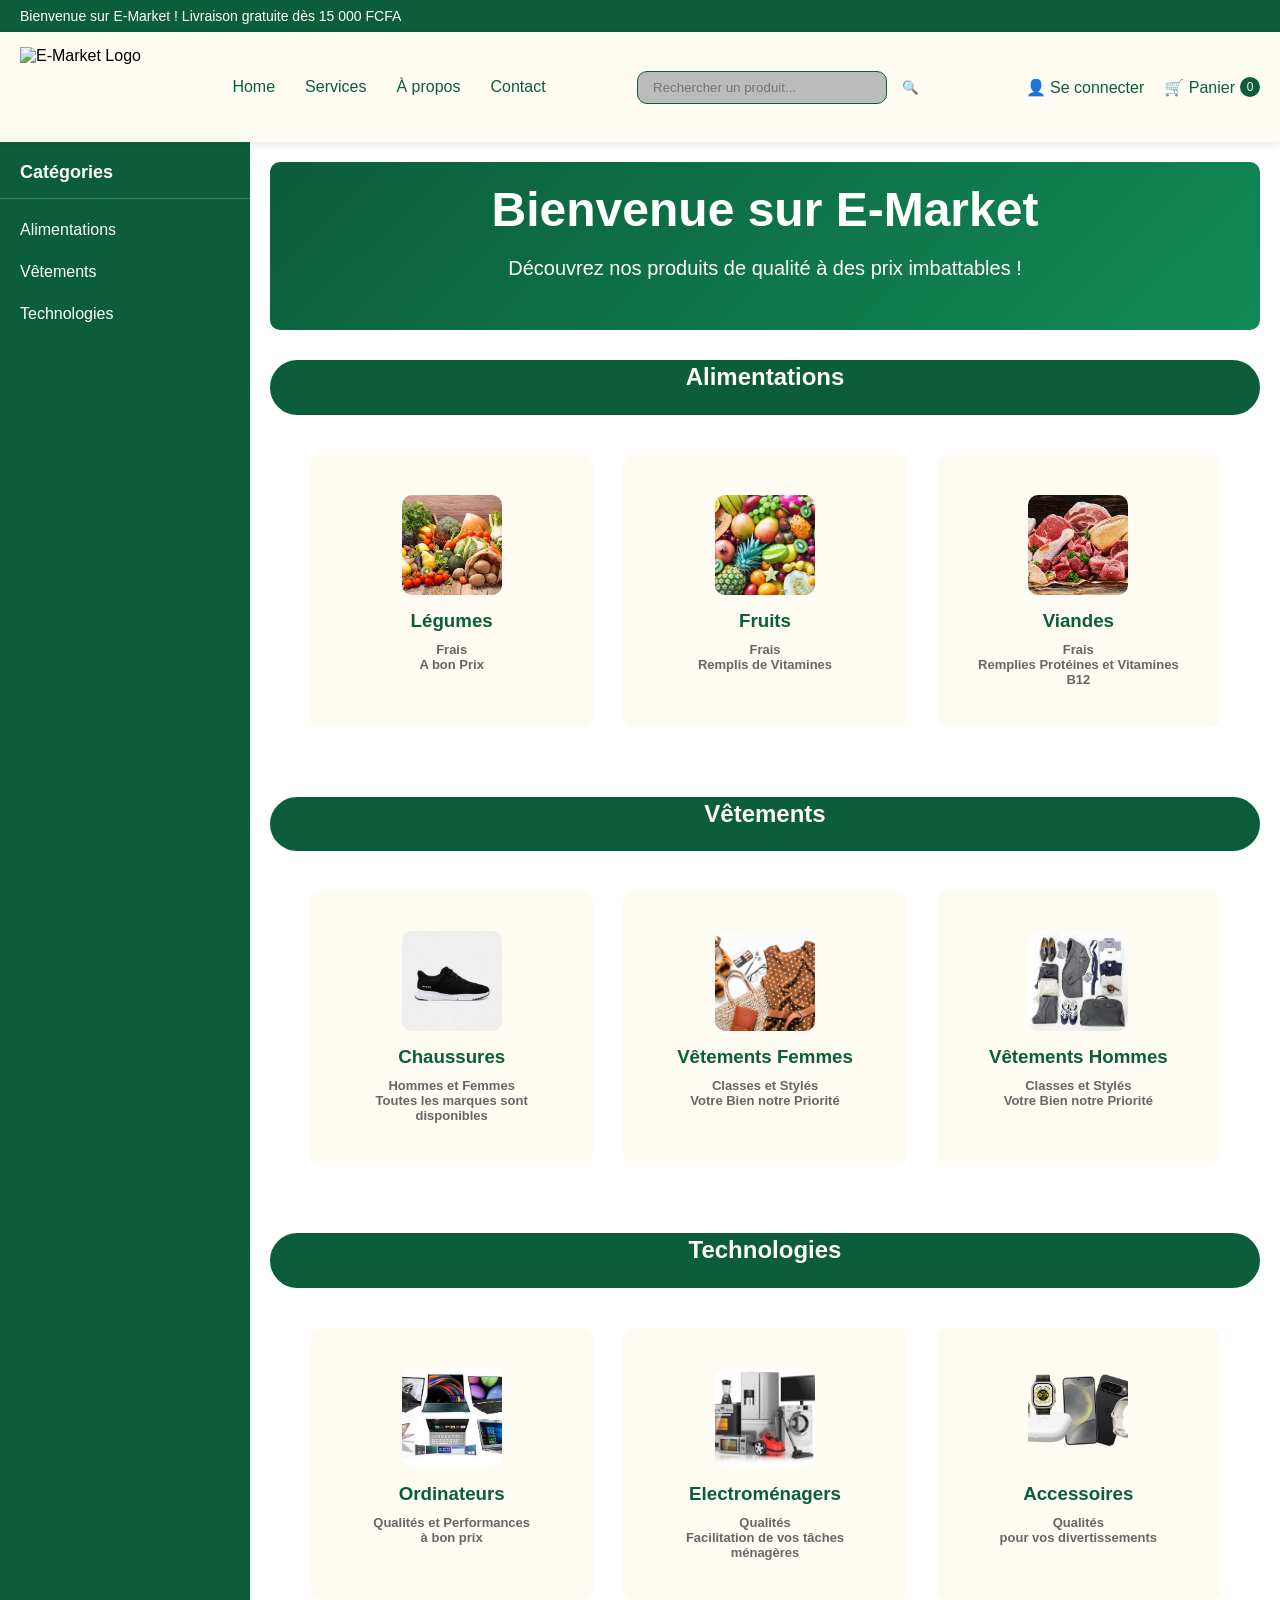
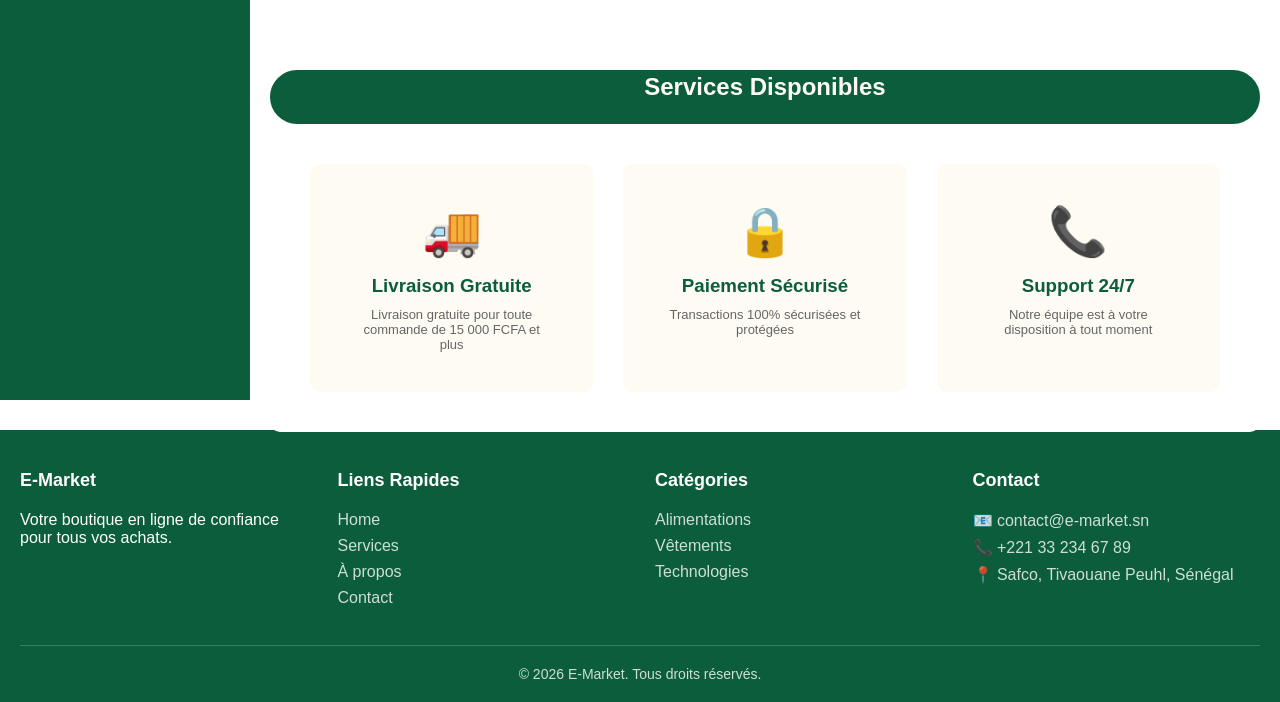
==== e-market_homepage.html @ 10512783 "Page home de e-market" ====
<!DOCTYPE html>
<html lang="fr">
<head>
    <meta charset="UTF-8">
    <meta name="viewport" content="width=device-width, initial-scale=1.0">
    <title>E-Market - Page d'accueil</title>
    <style>
        * {
            margin: 0;
            padding: 0;
            box-sizing: border-box;
            font-family: 'Segoe UI', Tahoma, Geneva, Verdana, sans-serif;
        }

        :root {
            --primary-color: #0B5D3B;
            --secondary-color: #FDFBF2;
        }

        body {
            background-color: #FFFFFF;
        }

        /* Header */
        header {
            background-color: var(--secondary-color);
            box-shadow: 0 2px 10px rgba(0,0,0,0.1);
            position: sticky;
            top: 0;
            z-index: 1000;
        }

        .top-bar {
            background-color: var(--primary-color);
            color: white;
            padding: 8px 0;
            font-size: 14px;
        }

        .container {
            max-width: 1400px;
            margin: 0 auto;
            padding: 0 20px;
        }

        /* Main Nav */
        .main-nav {
            display: flex;
            align-items: center;
            justify-content: space-between;
            padding: 15px 0;
        }

        .logo {
            display: flex;
            align-items: center;
        }

        .logo img {
            height: 80px;
        }

        .nav-links {
            display: flex;
            list-style: none;
            gap: 30px;
        }

        .nav-links a {
            text-decoration: none;
            color: var(--primary-color);
            font-weight: 500;
            transition: color 0.3s;
        }

        .nav-links a:hover {
            color: #0a4a2f;
        }

        .search-container {
            display: flex;
            align-items: center;
        }

        .search-container input {
            padding: 8px 15px;
            border: 1px solid var(--primary-color);
            outline: none;
            width: 250px;
            background-color: #BBBBBB;
            border-radius: 10px;

        }

        .search-container button {
            padding: 8px 15px;
            background-color: #FDFBF2;
            color: #999999;
            border: none;
            border-radius: 0 20px 20px 0;
            cursor: pointer;
            transition: background-color 0.3s;
        }

        .search-container button:hover {
            background-color: #FDFBF2;
        }

        .nav-actions {
            display: flex;
            gap: 20px;
            align-items: center;
        }

        .nav-actions a {
            text-decoration: none;
            color: var(--primary-color);
            font-weight: 500;
            display: flex;
            align-items: center;
            gap: 5px;
        }

        .cart-count {
            background-color: var(--primary-color);
            color: white;
            border-radius: 50%;
            width: 20px;
            height: 20px;
            display: flex;
            align-items: center;
            justify-content: center;
            font-size: 12px;
        }

        /* Main Content Layout */
        .main-content-wrapper {
            display: flex;
            max-width: 1400px;
            margin: 0 auto;
            padding: 0;
        }

        /* Sidebar Menu */
        .sidebar {
            width: 250px;
            min-width: 250px;
            background-color: var(--primary-color);
            min-height: calc(100vh - 160px);
            padding: 20px 0;
        }

        .sidebar h3 {
            color: white;
            padding: 0 20px 15px;
            font-size: 18px;
            border-bottom: 1px solid rgba(255,255,255,0.2);
            margin-bottom: 10px;
        }

        .sidebar ul {
            list-style: none;
        }

        .sidebar a {
            display: block;
            padding: 12px 20px;
            color: white;
            text-decoration: none;
            transition: background-color 0.3s;
        }

        .sidebar a:hover {
            background-color: rgba(255,255,255,0.15);
        }

        /* Main Content Area */
        .main-content {
            flex: 1;
            padding: 20px;
            background-color: #FFFFFF;
        }

        /* Hero Section */
        .hero {
            background: linear-gradient(135deg, var(--primary-color) 0%, #128a57 100%);
            color: white;
            padding: 20px 10px;
            text-align: center;
            border-radius: 10px;
            margin-bottom: 30px;
        }

        .hero h1 {
            font-size: 48px;
            margin-bottom: 20px;
        }

        .hero p {
            font-size: 20px;
            margin-bottom: 30px;
        }

        .hero .btn {
            display: inline-block;
            padding: 12px 30px;
            background-color: var(--secondary-color);
            color: var(--primary-color);
            text-decoration: none;
            border-radius: 30px;
            font-weight: 600;
            transition: transform 0.3s, background-color 0.3s;
        }

        .hero .btn:hover {
            background-color: #f0ebe0;
            transform: scale(1.05);
        }

        /* Features */
        .features {
            padding: 40px;
            background-color: white;
            border-radius: 10px;
            margin-bottom: 30px;
        }

        .features-grid {
            display: grid;
            grid-template-columns: repeat(auto-fit, minmax(200px, 1fr));
            gap: 30px;
            text-align: center;
        }

        .feature-item {
            padding: 40px;
            border-radius: 10px;
            transition: transform 0.3s;
            background-color: #FDFBF2;
        }

        .feature-item:hover {
            transform: translateY(-5px);
            box-shadow: 0 10px 20px rgba(0,0,0,0.1);
        }

        .feature-item h3 {
            margin: 15px 0 10px;
            color: var(--primary-color);
        }

        .feature-item p {
            color: #666;
            font-size:small;
        }

        .div1 {
            background-color: #0B5D3B;
            border: solid;
            border-color: #0B5D3B;
            border-radius: 30px;
            color: #FDFBF2;
            font-family:'Times New Roman', Times, serif;
            width: 100%;
            height: 3%;
            text-align: center;
        }

        /* Products Section */
        .products {
            padding: 40px;
            background-color: white;
            border-radius: 10px;
        }

        .section-title {
            text-align: center;
            margin-bottom: 40px;
            color: var(--primary-color);
            font-size: 32px;
        }

        .products-grid {
            display: grid;
            grid-template-columns: repeat(auto-fit, minmax(220px, 1fr));
            gap: 30px;
        }

        .product-card {
            background-color: white;
            border: 1px solid rgba(11, 93, 59, 0.1);
            border-radius: 10px;
            overflow: hidden;
            box-shadow: 0 5px 15px rgba(0,0,0,0.05);
            transition: transform 0.3s;
        }

        .product-card:hover {
            transform: translateY(-5px);
        }

        .product-image {
            height: 200px;
            background-color: var(--secondary-color);
            display: flex;
            align-items: center;
            justify-content: center;
            font-size: 48px;
        }

        .product-info {
            padding: 20px;
        }

        .product-info h3 {
            margin-bottom: 10px;
            color: var(--primary-color);
        }

        .product-info .price {
            color: var(--primary-color);
            font-size: 24px;
            font-weight: bold;
            margin-bottom: 15px;
        }

        .product-info .btn {
            display: block;
            width: 100%;
            padding: 10px;
            background-color: var(--primary-color);
            color: white;
            text-align: center;
            text-decoration: none;
            border-radius: 5px;
            transition: background-color 0.3s;
        }

        .product-info .btn:hover {
            background-color: #0a4a2f;
        }

        .image-container {
    width: 100px;
    height: 100px;
    margin: auto;
    overflow: hidden; /* Empêche le débordement */
    border-radius: 10px; /* Facultatif */
}

.image-container img {
    width: 100%;
    height: 100%;
    object-fit: cover; /* Remplit le cadre sans déformer */
}

        /* Footer */
        footer {
            background-color: var(--primary-color);
            color: white;
            padding: 40px 0 20px;
            margin-top: 30px;
        }

        .footer-grid {
            display: grid;
            grid-template-columns: repeat(auto-fit, minmax(200px, 1fr));
            gap: 30px;
            margin-bottom: 30px;
        }

        .footer-section h4 {
            margin-bottom: 20px;
            font-size: 18px;
        }

        .footer-section ul {
            list-style: none;
        }

        .footer-section a {
            color: rgba(255,255,255,0.8);
            text-decoration: none;
            display: block;
            margin-bottom: 8px;
            transition: color 0.3s;
        }

        .footer-section a:hover {
            color: white;
        }

        .copyright {
            text-align: center;
            padding-top: 20px;
            border-top: 1px solid rgba(255,255,255,0.2);
            color: rgba(255,255,255,0.8);
            font-size: 14px;
        }
    </style>
</head>
<body>
    <!-- Top Bar -->
    <div class="top-bar">
        <div class="container">
            Bienvenue sur E-Market ! Livraison gratuite dès 15 000 FCFA
        </div>
    </div>

    <!-- Header -->
    <header>
        <div class="container">
            <div class="main-nav">
                <!-- Logo -->
                <div class="logo">
                    <img src="C:\Users\HP 1030 G3\Downloads\E-Market(1).png" alt="E-Market Logo">
                </div>

                <!-- Navigation Links -->
                <ul class="nav-links">
                    <li><a href="#">Home</a></li>
                    <li><a href="#">Services</a></li>
                    <li><a href="#">À propos</a></li>
                    <li><a href="#">Contact</a></li>
                </ul>

                <!-- Search Bar -->
                <div class="search-container">
                    <input type="text" placeholder="Rechercher un produit..." class="inputSearch">
                    <button type="button">🔍</button>
                </div>

                <!-- Nav Actions -->
                <div class="nav-actions">
                    <a href="#">👤 Se connecter</a>
                    <a href="#">
                        🛒 Panier
                        <span class="cart-count">0</span>
                    </a>
                </div>
            </div>
        </div>
    </header>

    <!-- Main Content with Sidebar -->
    <div class="main-content-wrapper">
        <!-- Sidebar Category Menu -->
        <aside class="sidebar">
            <h3>Catégories</h3>
            <ul>
                <li><a href="#">Alimentations</a></li>
                <li><a href="#">Vêtements</a></li>
                <li><a href="#">Technologies</a></li>
            </ul>
        </aside>

        <!-- Main Content Area -->
        <main class="main-content">
            <!-- Hero Section -->
            <section class="hero">
                <h1>Bienvenue sur E-Market</h1>
                <p>Découvrez nos produits de qualité à des prix imbattables !</p>
            </section>
                <div class="div1">
                    <h2>Alimentations</h2>
                </div>
            <!-- Features Section -->
            <section class="features">
                <div class="features-grid">
                    <div class="feature-item">
                        <div class="image-container">
                             <img src="./images/legumes.jpg" alt="Légumes">
                        </div>
                        <h3>Légumes</h3>
                        <p><b>Frais<br>A bon Prix</b></p>
                    </div>
                    <div class="feature-item">
                        <div class="image-container">
                             <img src="./images/fruits.webp" alt="fruits">
                        </div>
                        <h3>Fruits</h3>
                        <p><b>Frais<br>Remplis de Vitamines</b></p>
                    </div>
                    <div class="feature-item">
                        <div class="image-container">
                             <img src="./images/viande.jpg" alt="Viandes">
                        </div>
                        <h3>Viandes</h3>
                        <p><b>Frais<br>Remplies Protéines et Vitamines B12</b></p>
                    </div>
                </div>
            </section>
                <div class="div1">
                    <h2>Vêtements</h2>
                </div>
            <!-- Features Section -->
            <section class="features">
                <div class="features-grid">
                    <div class="feature-item">
                        <div class="image-container">
                             <img src="./images/chaussure.jpg" alt="Chaussures">
                        </div>
                        <h3>Chaussures</h3>
                        <p><b>Hommes et Femmes<br>Toutes les marques sont disponibles</b></p>
                    </div>
                    <div class="feature-item">
                        <div class="image-container">
                             <img src="./images/femme.jpg" alt="Vêtements Femmes">
                        </div>
                        
                        <h3>Vêtements Femmes</h3>
                        <p><b>Classes et Stylés<br>Votre Bien notre Priorité</b></p>
                    </div>
                    <div class="feature-item">
                        <div class="image-container">
                             <img src="./images/homme.jpg" alt="Vêtements Hommes">
                        </div>
                        
                        <h3>Vêtements Hommes</h3>
                        <p><b>Classes et Stylés<br>Votre Bien notre Priorité</b></p>
                    </div>
                </div>
            </section>
                <div class="div1">
                    <h2>Technologies</h2>
                </div>
            <!-- Features Section -->
            <section class="features">
                <div class="features-grid">
                    <div class="feature-item">
                        <div class="image-container">
                             <img src="./images/ordinateurs.jpg" alt="Ordinateurs">
                        </div>
                        
                        <h3>Ordinateurs</h3>
                        <p><b>Qualités et Performances<br>à bon prix</b></p>
                    </div>
                    <div class="feature-item">
                        <div class="image-container">
                             <img src="./images/Electro.webp" alt="Electroménagers">
                        </div>
                        
                        <h3>Electroménagers</h3>
                        <p><b>Qualités<br>Facilitation de vos tâches ménagères</b></p>
                    </div>
                    <div class="feature-item">
                        <div class="image-container">
                             <img src="./images/access.png" alt="Accessoires">
                        </div>
                        
                        <h3>Accessoires</h3>
                        <p><b>Qualités<br>pour vos divertissements</b></p>
                    </div>
                </div>
            </section>
                <div class="div1">
                    <h2>Services Disponibles</h2>
                </div>
            <!-- Features Section -->
            <section class="features">
                <div class="features-grid">
                    <div class="feature-item">
                        <div style="font-size: 48px;">🚚</div>
                        <h3>Livraison Gratuite</h3>
                        <p>Livraison gratuite pour toute commande de 15 000 FCFA et plus</p>
                    </div>
                    <div class="feature-item">
                        <div style="font-size: 48px;">🔒</div>
                        <h3>Paiement Sécurisé</h3>
                        <p>Transactions 100% sécurisées et protégées</p>
                    </div>
                    <div class="feature-item">
                        <div style="font-size: 48px;">📞</div>
                        <h3>Support 24/7</h3>
                        <p>Notre équipe est à votre disposition à tout moment</p>
                    </div>
                </div>
            </section>

        </main>
    </div>

    <!-- Footer -->
    <footer>
        <div class="container">
            <div class="footer-grid">
                <div class="footer-section">
                    <h4>E-Market</h4>
                    <p>Votre boutique en ligne de confiance pour tous vos achats.</p>
                </div>
                <div class="footer-section">
                    <h4>Liens Rapides</h4>
                    <ul>
                        <li><a href="#">Home</a></li>
                        <li><a href="#">Services</a></li>
                        <li><a href="#">À propos</a></li>
                        <li><a href="#">Contact</a></li>
                    </ul>
                </div>
                <div class="footer-section">
                    <h4>Catégories</h4>
                    <ul>
                        <li><a href="#">Alimentations</a></li>
                        <li><a href="#">Vêtements</a></li>
                        <li><a href="#">Technologies</a></li>
                    </ul>
                </div>
                <div class="footer-section">
                    <h4>Contact</h4>
                    <ul>
                        <li><a href="#">📧 contact@e-market.sn</a></li>
                        <li><a href="#">📞 +221 33 234 67 89</a></li>
                        <li><a href="#">📍 Safco, Tivaouane Peuhl, Sénégal</a></li>
                    </ul>
                </div>
            </div>
            <div class="copyright">
                &copy; 2026 E-Market. Tous droits réservés.
            </div>
        </div>
    </footer>
</body>
</html>
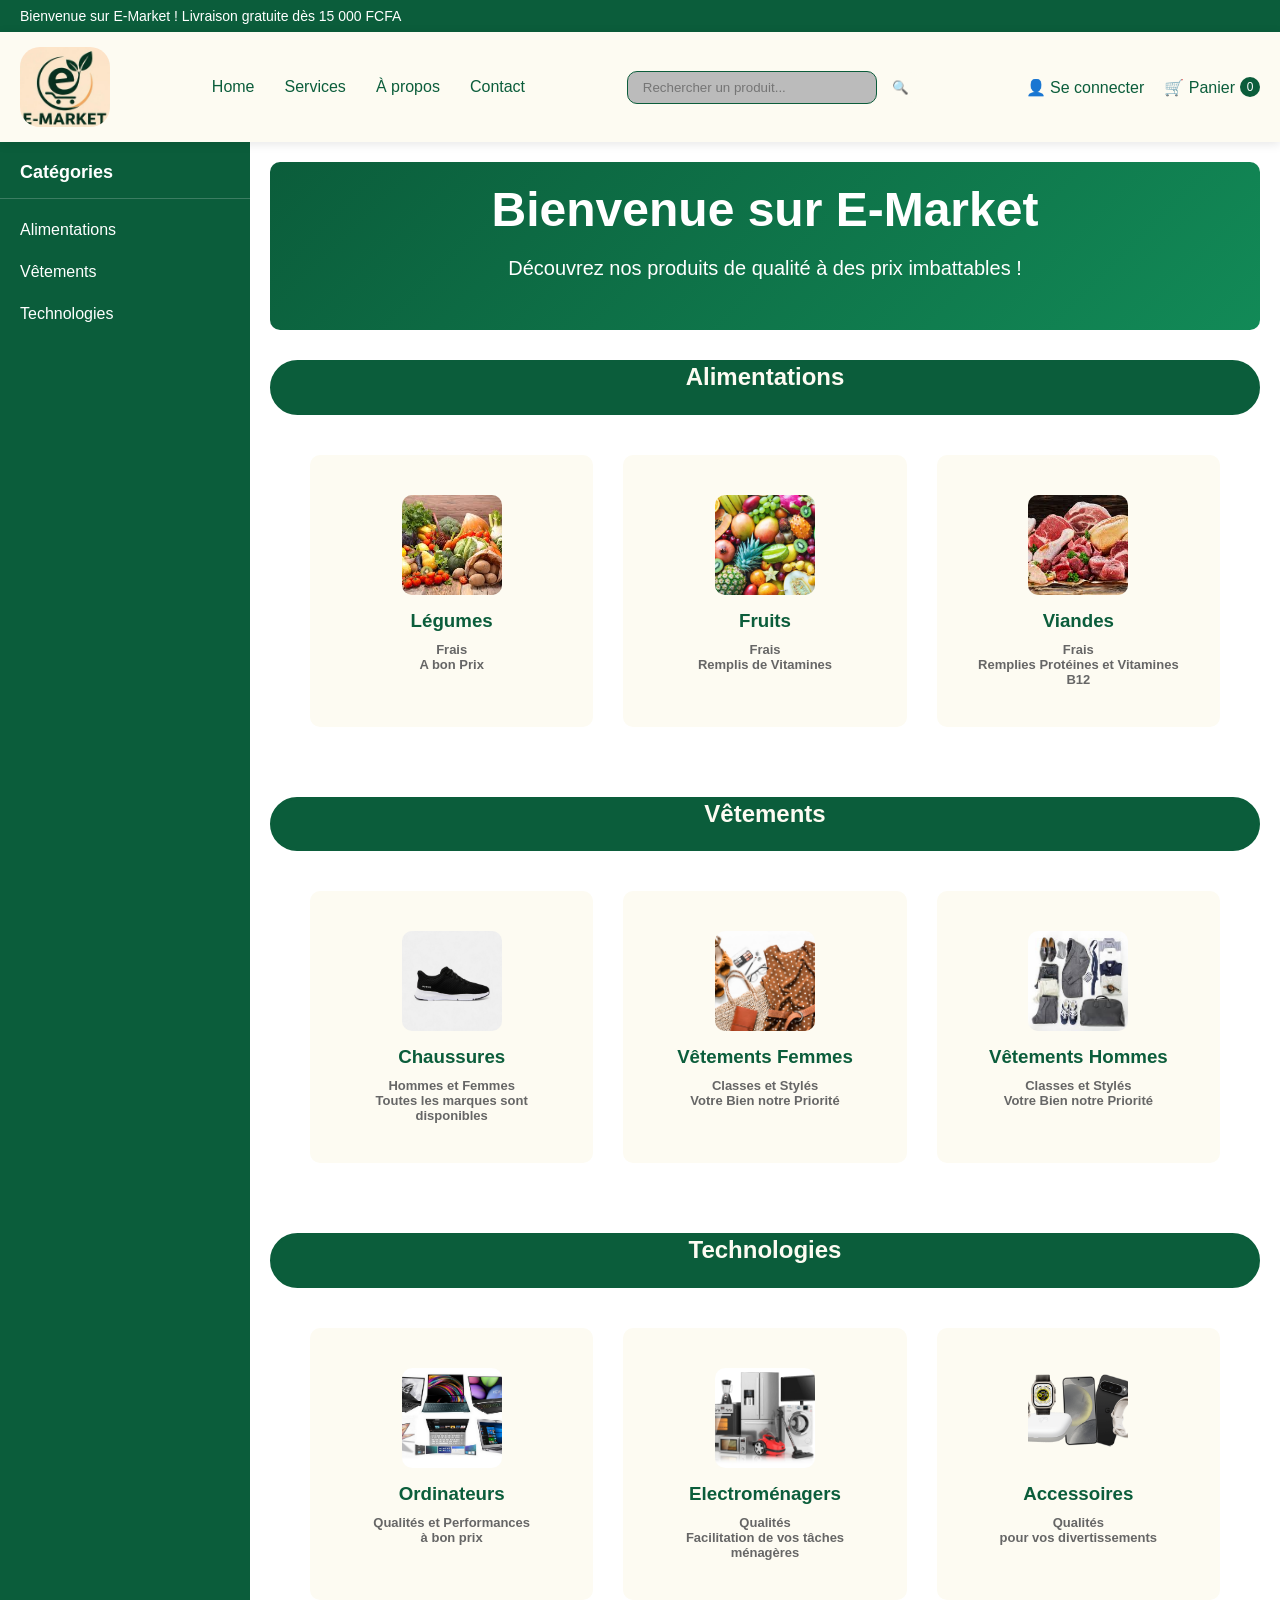
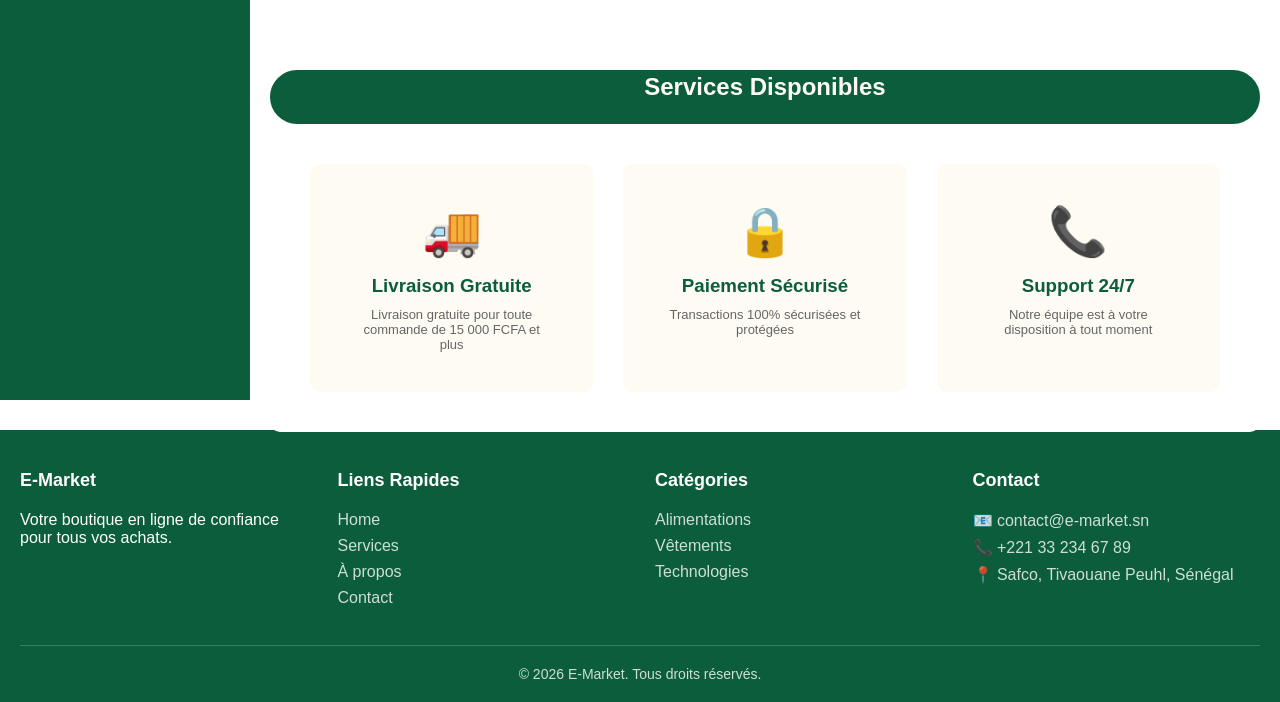
==== commit 09c4435b: "services" ====
--- a/e-market_homepage.html
+++ b/e-market_homepage.html
@@ -58,6 +58,7 @@
 
         .logo img {
             height: 80px;
+            border-radius: 20px;
         }
 
         .nav-links {
@@ -413,13 +414,13 @@
             <div class="main-nav">
                 <!-- Logo -->
                 <div class="logo">
-                    <img src="C:\Users\HP 1030 G3\Downloads\E-Market(1).png" alt="E-Market Logo">
+                    <img src="images/logo.jpeg" alt="E-Market Logo">
                 </div>
 
                 <!-- Navigation Links -->
                 <ul class="nav-links">
                     <li><a href="#">Home</a></li>
-                    <li><a href="#">Services</a></li>
+                    <li><a href="services.html">Services</a></li>
                     <li><a href="#">À propos</a></li>
                     <li><a href="#">Contact</a></li>
                 </ul>
